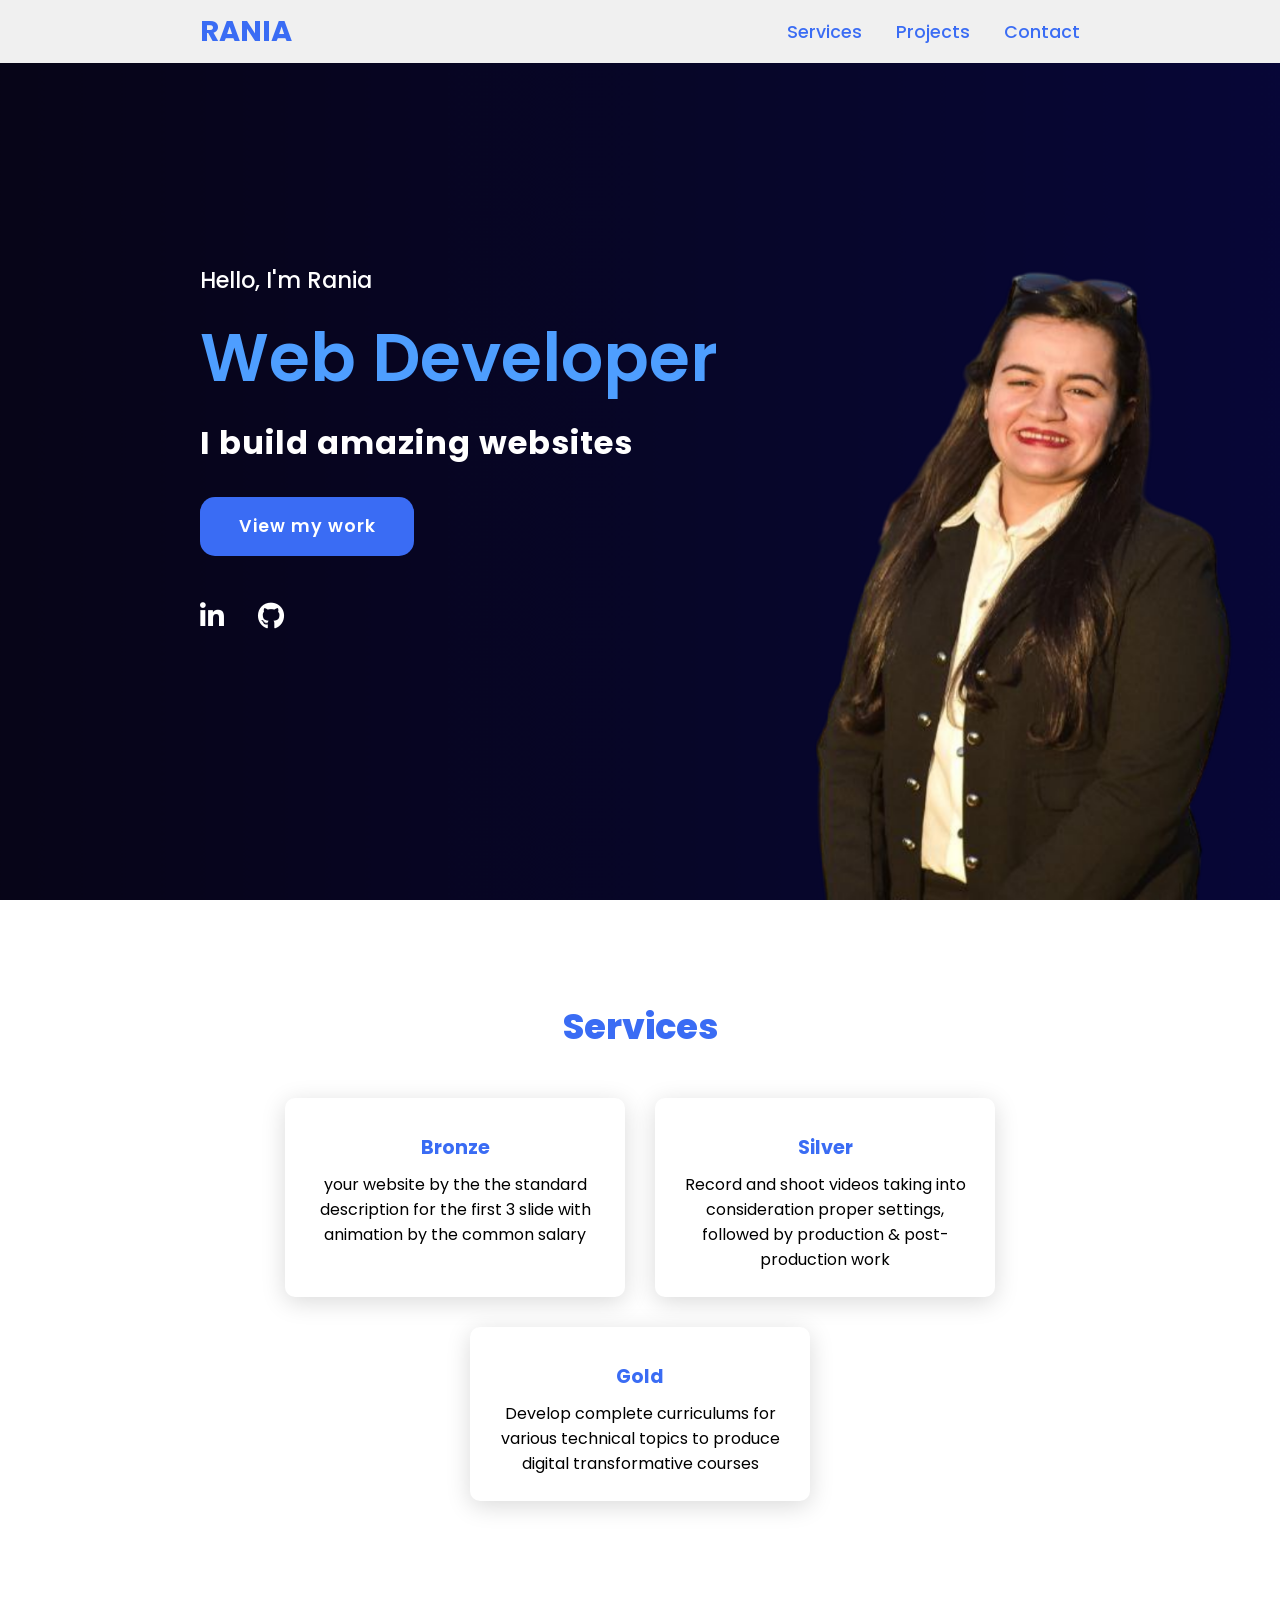
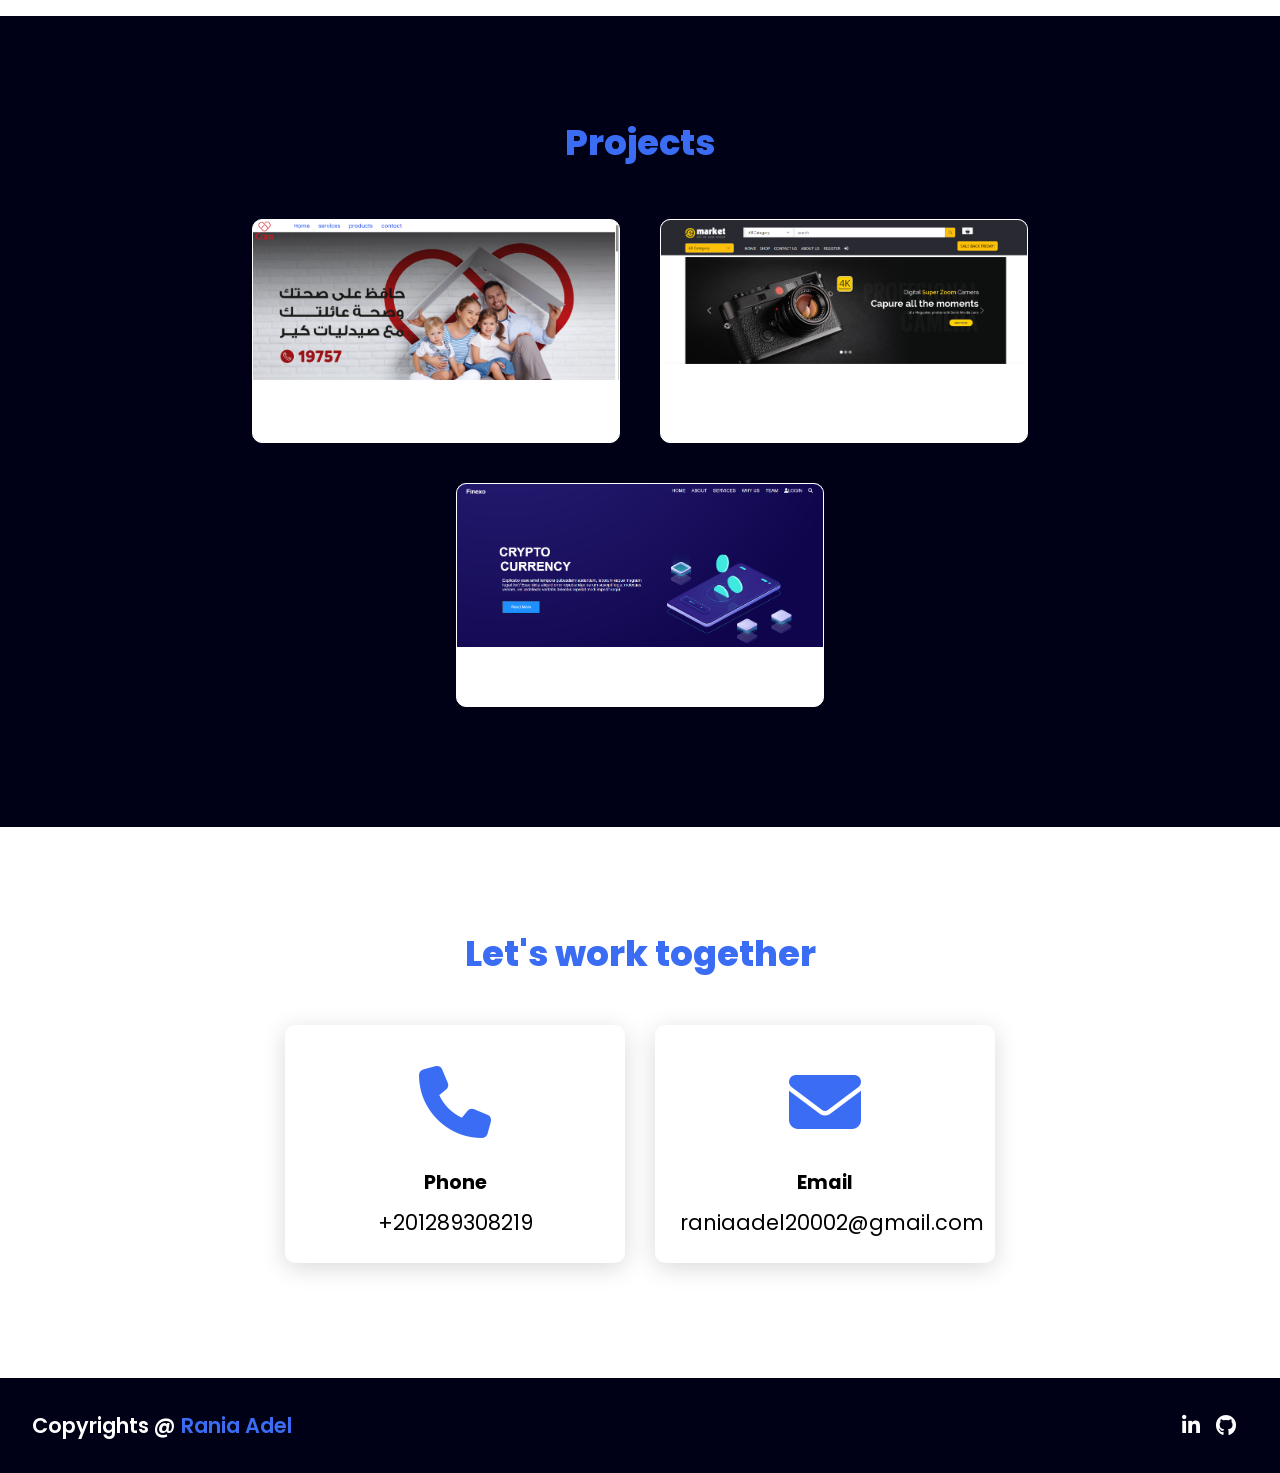
==== index.html @ 552831d0 "first commit" ====
<!DOCTYPE html>
<html lang="en">
<head>
    <meta charset="UTF-8">
    <meta http-equiv="X-UA-Compatible" content="IE=edge">
    <meta name="viewport" content="width=device-width, initial-scale=1.0">
    <link rel="stylesheet" href="https://cdnjs.cloudflare.com/ajax/libs/font-awesome/6.7.2/css/all.min.css">   
    <link rel="stylesheet" href="style.css">
    <title>Rania Adel</title>
</head>
<body>

    <header>
        <a href="#" class="logo">Rania</a>
        <nav class="navigation">
            <a href="#services">Services</a>
            <a href="#projects">Projects</a>
            <a href="#contact">Contact</a>
        </nav>
    </header>


    <section class="main">
        <div>
            <h2>Hello, I'm Rania<br><span>Web Developer</span></h2>
            <h3>I build amazing websites</h3>
            <a href="#projects" class="main-btn">View my work</a>
            <div class="social-icons">
                <a href="https://www.linkedin.com/in/rania-adel-302682277/"><i class="fa-brands fa-linkedin-in"></i></a>
                <a href="#"><i class="fa-brands fa-github"></i></a>
            </div>
        </div>
    </section>

    <section class="cards" id="services">
        <h2 class="title">Services</h2>
        <div class="content">
            <div class="card">
                <div class="info">
                    <h3>Bronze</h3>
                    <p>your website by the the standard description for the first 3 slide with animation by the common salary</p>
                </div>
            </div>
            <div class="card">

                <div class="info">
                    <h3>Silver</h3>
                    <p>Record and shoot videos taking into consideration proper settings, followed by production & post-production work</p>
                </div>
            </div>
            <div class="card">

                <div class="info">
                    <h3>Gold</h3>
                    <p>Develop complete curriculums for various technical topics to produce digital transformative courses</p>
                </div>
            </div>
        </div>
    </section>

    <section class="projects" id="projects">
        <h2 class="title">Projects</h2>
        <div class="content">
            <div class="project-card">
                <div class="project-image">
                   <img src="images/Capture2.PNG"/>
                </div>
            </div>
            <div class="project-card">
                <div class="project-image">
                    <a href="https://e-commerce-project-eight-xi.vercel.app/"><img src="images/Capture1.PNG" /></a>
                </div>
            </div>
            <div class="project-card">
                <div class="project-image">
                    <img src="images/Capture.PNG" />
                </div>
            </div>
        </div>
    </section>

    <section class="cards contact" id="contact">
        <h2 class="title">Let's work together</h2>
        <div class="content">
            <div class="card">
                <div class="icon">
                    <i class="fas fa-phone"></i>
                </div>
                <div class="info">
                    <h3>Phone</h3>
                    <p>+201289308219</p>
                </div>
            </div>
            <div class="card">
                <div class="icon">
                    <i class="fas fa-envelope"></i>
                </div>
                <div class="info">
                    <h3>Email</h3>
                    <p>raniaadel20002@gmail.com</p>
                </div>
            </div>
        </div>
    </section>
    
    <footer class="footer">
        <p class="footer-title">Copyrights @ <span>Rania Adel</span></p>
        <div class="social-icons">
            <a href="https://www.linkedin.com/in/rania-adel-302682277/"><i class="fa-brands fa-linkedin-in"></i></a>
            <a href="#"><i class="fa-brands fa-github"></i></a>
        </div>
    </footer>

</body>
</html>
---- style.css ----
@import url('https://fonts.googleapis.com/css2?family=Poppins:ital,wght@0,100;0,200;0,300;0,400;0,500;0,600;0,700;0,800;0,900;1,100;1,200;1,300;1,400;1,500;1,600;1,700;1,800;1,900&display=swap');

*{
    font-family: 'Poppins', sans-serif;
    margin: 0;
    padding: 0;
    box-sizing: border-box;
    scroll-behavior: smooth; 
}


header {
    background-color: #f0f0f0;
    width: 100%;
    position: fixed;
    z-index: 999;
    display: flex;
    justify-content: space-between;
    align-items: center;
    padding: 10px 200px ;
}

.logo{
    text-decoration: none;
    color: #3a6cf4;
    text-transform: uppercase;
    font-weight: 700;
    font-size: 1.8em;
}

.navigation a{
    color: #3a6cf4;
    text-decoration: none;
    font-size: 1.1em;
    font-weight: 500;
    padding-left: 30px;
}

.navigation a:hover{
    color: #601cfc;
}

section {
    padding: 100px 200px;
}

.main {
    width: 100%;
    min-height: 100vh;
    display: flex;
    align-items: center;
    background: url(images/photo.png) no-repeat;
    background-size: cover;
    background-position: center;
    background-attachment: fixed;
}

.main h2 {
    color: #fff;
    font-size: 1.4em;
    font-weight: 500;
}

.main h2 span {
    display: inline-block;
    margin-top: 10px;
    color: #4e9eff;
    font-size: 3em;
    font-weight: 600;
}

.main h3 {
    color: #fff;
    font-size: 2em;
    font-weight: 700;
    letter-spacing: 1px;
    margin-top: 10px;
    margin-bottom: 30px;
}

.main-btn {
    color: #fff;
    background-color: #3a6cf4;
    text-decoration: none;
    font-size: 1.1em;
    font-weight: 600;
    display: inline-block;
    padding: 0.9375em 2.1875em;
    letter-spacing: 1px;
    border-radius: 15px;
    margin-bottom: 40px;
    transition: 0.7s ease;
}

.main-btn:hover {
    background-color: #0a49f6;
    transform: scale(1.1);
}

.social-icons a {
    color: #fff;
    font-size: 1.7em;
    padding-right: 30px;
}

.title {
    display: flex;
    justify-content: center;
    color: #3a6cf4;
    font-size: 2.2em;
    font-weight: 800;
    margin-bottom: 30px;
}

.content {
    display: flex;
    justify-content: center;
    flex-direction: row;
    flex-wrap: wrap;
}

.card {
    background-color: #fff;
    width: 21.25em;
    box-shadow: 0 5px 25px rgba(1 1 1 / 15%);
    border-radius: 10px;
    padding: 25px;
    margin: 15px;
    transition: 0.7s ease;
}

.card:hover {
    transform: scale(1.1);
}

.card .icon {
    color: #3a6cf4;
    font-size: 8em;
    text-align: center;
}

.info {
    text-align: center;
}

.info h3{
    color: #3a6cf4;
    font-size: 1.2em;
    font-weight: 700;
    margin: 10px;
}

.projects {
    background-color: #000016;
}

.projects .content{
    margin-top: 30px;
}

.project-card {
    background-color: #fff;
    border: 1px solid #fff;
    min-height: 14em;
    width: 23em;
    overflow: hidden;
    border-radius: 10px;
    margin: 20px;
    transition: 0.7s ease;
}

.project-card:hover {
   transform: scale(1.1);
}

.project-card:hover .project-image {
    opacity: 0.9;
 }

.project-image img{
    width: 100%
}

.project-info {
    padding: 1em;
}

.project-category {
    font-size: 0.8em;
    color: #000;
}

.project-title {
    display: flex;
    justify-content: space-between;
    text-transform: uppercase;
    font-weight: 800;
    margin-top: 10px;
}

.more-details {
    text-decoration: none;
    color: #3a6cf4;
}

.more-details:hover {
    color: #601cfc;
}

.contact .icon{
    font-size: 4.5em;
}

.contact .info h3 {
    color: #000;
}

.contact .info p {
    font-size: 1.3em;
}

.footer {
    background-color: #000016;
    color: #fff;
    padding: 2em;
    display: flex;
    justify-content: space-between;
}

.footer-title {
    font-size: 1.3em;
    font-weight: 600;
}

.footer-title span {
    color: #3a6cf4;
}

.footer .social-icons a{
    font-size: 1.3em;
    padding: 0 12px 0 0;
}

@media (max-width:1023px){
    header{
        padding: 12px 20px;
    }

    .navigation a{
        padding-left: 10px;
    }

    .title{
        font-size: 1.8em;
    }

    section{
        padding: 80px 20px;
    }

    .main-content h2{
        font-size: 1em;
    }

    .main-content h3{
        font-size: 1.6em;
    }

    .content{
        flex-direction: column;
        align-items: center;
    }

}

@media (max-width:641px){
    body{
        font-size: 12px;
    }

    .main-content h2{
        font-size: 0.8em;
    }

    .main-content h3{
        font-size: 1.4em;
    }
}

@media (max-width:300px){
    body{
        font-size: 10px;
     
    }
}
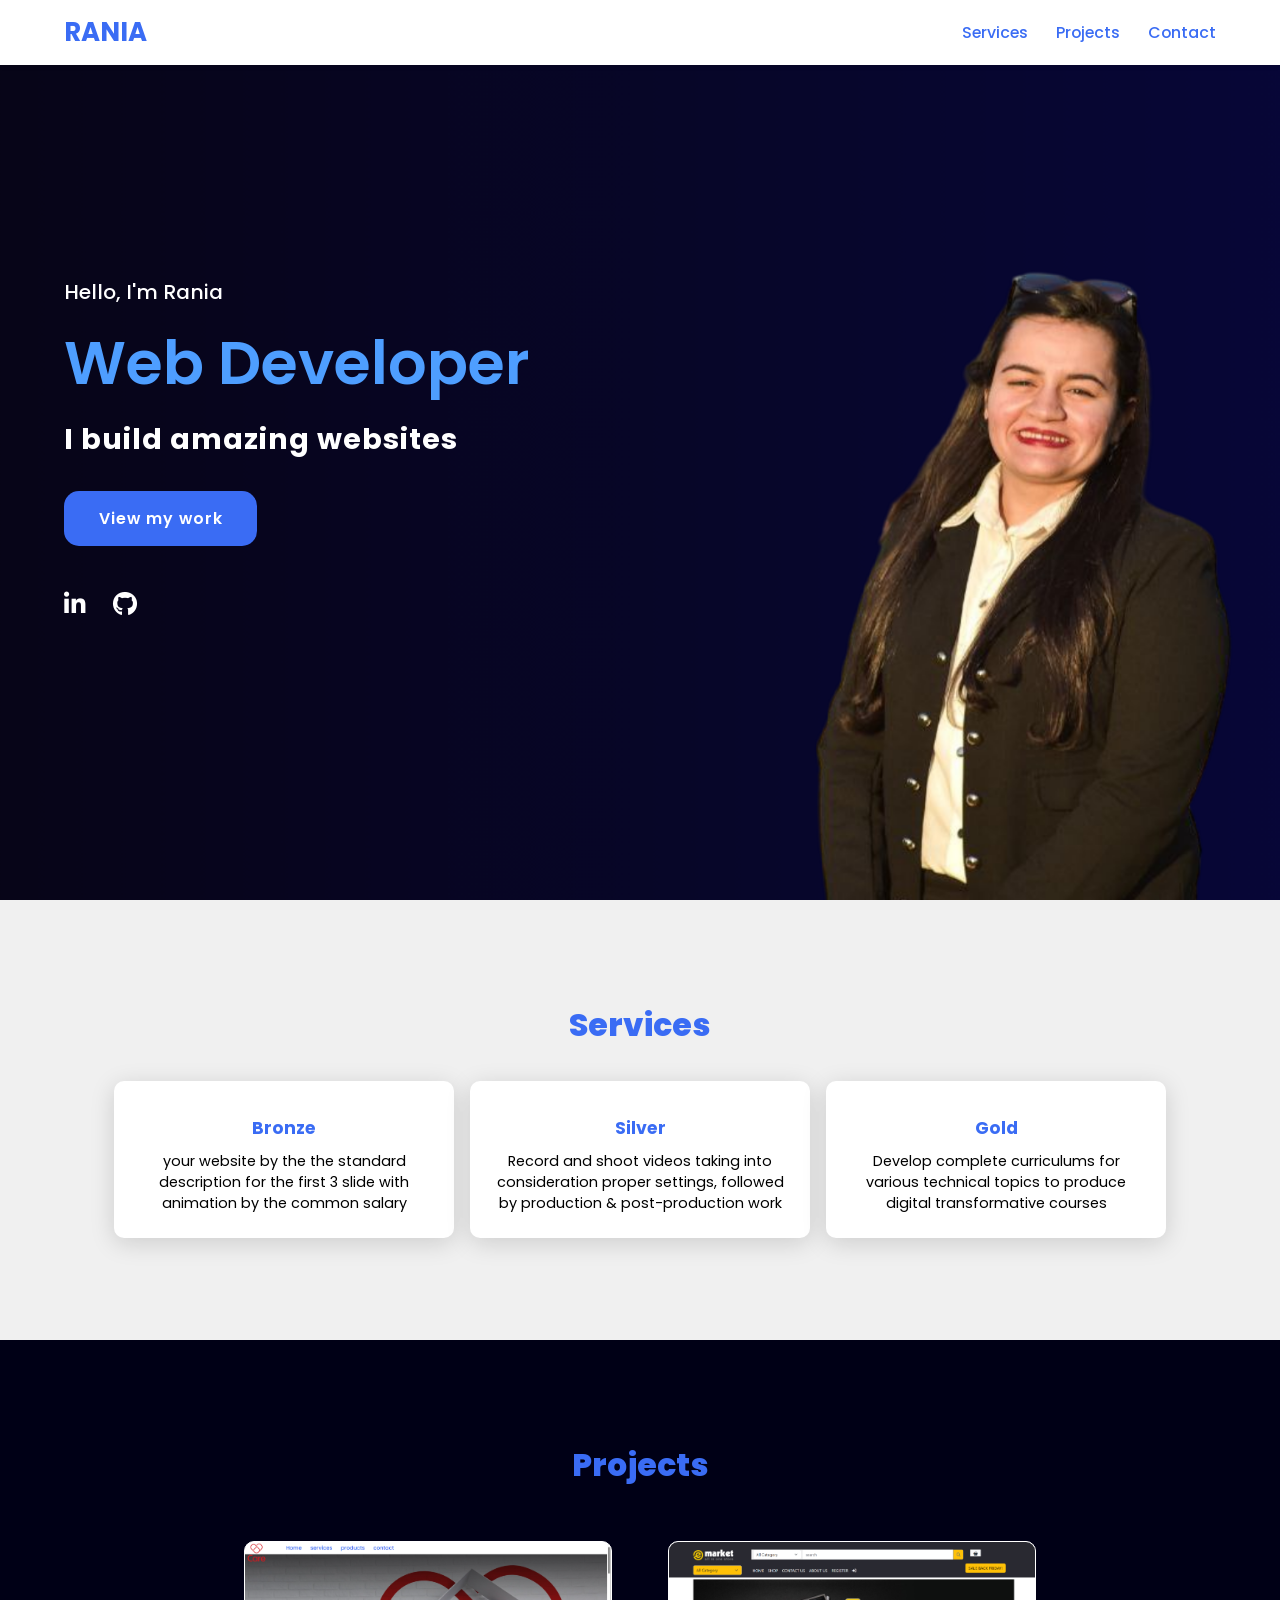
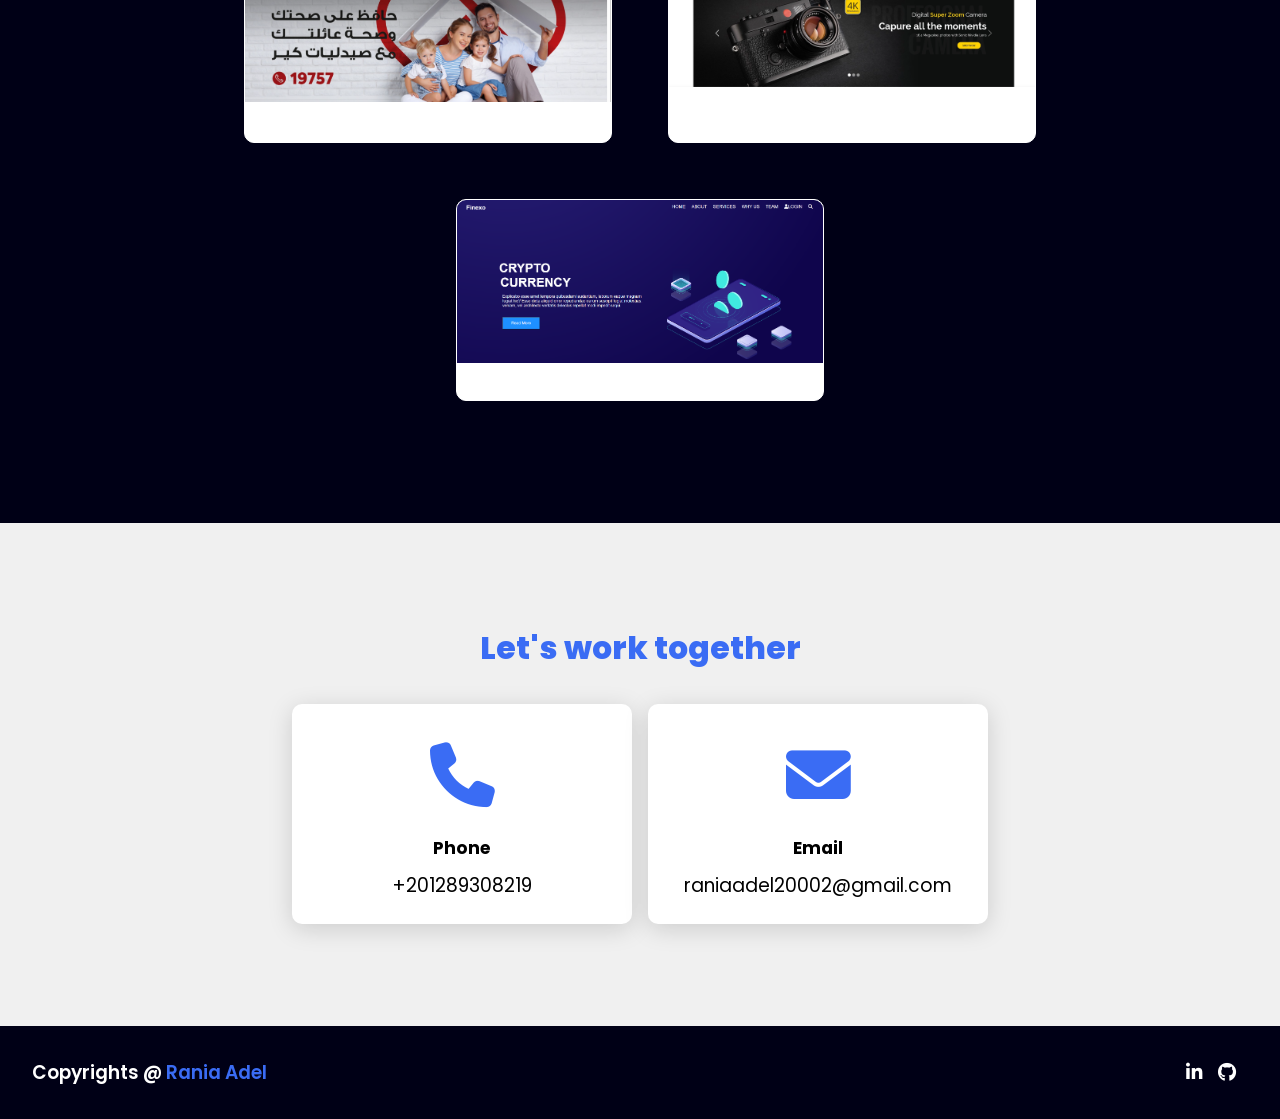
==== commit 9077b216: "feat: add pwa" ====
--- a/index.html
+++ b/index.html
@@ -1,13 +1,17 @@
 <!DOCTYPE html>
 <html lang="en">
+
 <head>
     <meta charset="UTF-8">
     <meta http-equiv="X-UA-Compatible" content="IE=edge">
     <meta name="viewport" content="width=device-width, initial-scale=1.0">
-    <link rel="stylesheet" href="https://cdnjs.cloudflare.com/ajax/libs/font-awesome/6.7.2/css/all.min.css">   
+    <link rel="manifest" href="manifest.json">
+    <meta name="theme-color" content="#3a6cf4">
+    <link rel="stylesheet" href="https://cdnjs.cloudflare.com/ajax/libs/font-awesome/6.7.2/css/all.min.css">
     <link rel="stylesheet" href="style.css">
     <title>Rania Adel</title>
 </head>
+
 <body>
 
     <header>
@@ -17,6 +21,8 @@
             <a href="#projects">Projects</a>
             <a href="#contact">Contact</a>
         </nav>
+        <button class="nav-toggle" aria-label="Toggle navigation"><i class="fas fa-bars"></i></button>
+
     </header>
 
 
@@ -38,21 +44,24 @@
             <div class="card">
                 <div class="info">
                     <h3>Bronze</h3>
-                    <p>your website by the the standard description for the first 3 slide with animation by the common salary</p>
+                    <p>your website by the the standard description for the first 3 slide with animation by the common
+                        salary</p>
                 </div>
             </div>
             <div class="card">
 
                 <div class="info">
                     <h3>Silver</h3>
-                    <p>Record and shoot videos taking into consideration proper settings, followed by production & post-production work</p>
+                    <p>Record and shoot videos taking into consideration proper settings, followed by production &
+                        post-production work</p>
                 </div>
             </div>
             <div class="card">
 
                 <div class="info">
                     <h3>Gold</h3>
-                    <p>Develop complete curriculums for various technical topics to produce digital transformative courses</p>
+                    <p>Develop complete curriculums for various technical topics to produce digital transformative
+                        courses</p>
                 </div>
             </div>
         </div>
@@ -63,7 +72,7 @@
         <div class="content">
             <div class="project-card">
                 <div class="project-image">
-                   <img src="images/Capture2.PNG"/>
+                    <img src="images/Capture2.PNG" />
                 </div>
             </div>
             <div class="project-card">
@@ -102,7 +111,7 @@
             </div>
         </div>
     </section>
-    
+
     <footer class="footer">
         <p class="footer-title">Copyrights @ <span>Rania Adel</span></p>
         <div class="social-icons">
@@ -111,5 +120,7 @@
         </div>
     </footer>
 
+    <script src="script.js"></script>
 </body>
+
 </html>
--- a/style.css
+++ b/style.css
@@ -1,115 +1,227 @@
 @import url('https://fonts.googleapis.com/css2?family=Poppins:ital,wght@0,100;0,200;0,300;0,400;0,500;0,600;0,700;0,800;0,900;1,100;1,200;1,300;1,400;1,500;1,600;1,700;1,800;1,900&display=swap');
 
-*{
-    font-family: 'Poppins', sans-serif;
+/* ----- Design Tokens ----- */
+:root {
+    --color-primary: #3a6cf4;
+    --color-primary-dark: #601cfc;
+    --color-bg: #f0f0f0;
+    --color-bg-dark: #111111;
+    --color-bg-section: #ffffff;
+    --color-bg-section-dark: #1a1a1a;
+    --color-text: #000000;
+    --color-text-dark: #ffffff;
+    --color-footer-bg: #000016;
+    --color-footer-bg-dark: #000020;
+    --color-white: #ffffff;
+    --color-black: #000000;
+    --font-family: 'Poppins', sans-serif;
+    --font-size-base: clamp(0.9rem, 1vw, 1rem);
+    --transition-speed: 0.3s;
+}
+
+
+/* Global reset */
+* {
     margin: 0;
     padding: 0;
     box-sizing: border-box;
-    scroll-behavior: smooth; 
-}
-
-
+    font-family: var(--font-family);
+    scroll-behavior: smooth;
+}
+
+body {
+    background: var(--color-bg);
+    color: var(--color-text);
+    transition: background var(--transition-speed) ease, color var(--transition-speed) ease;
+    font-size: var(--font-size-base);
+}
+
+/* ----- Header / Nav ----- */
 header {
-    background-color: #f0f0f0;
+    background-color: var(--color-bg-section);
+    /* distinct background for navbar */
     width: 100%;
     position: fixed;
     z-index: 999;
     display: flex;
     justify-content: space-between;
     align-items: center;
-    padding: 10px 200px ;
-}
-
-.logo{
+    padding: clamp(0.5rem, 1vw, 1rem) clamp(2rem, 5vw, 12rem);
+    transition: background var(--transition-speed) ease;
+    box-shadow: 0 2px 4px rgba(0, 0, 0, 0.1);
+}
+
+.logo {
     text-decoration: none;
-    color: #3a6cf4;
+    color: var(--color-primary);
     text-transform: uppercase;
     font-weight: 700;
     font-size: 1.8em;
 }
 
-.navigation a{
-    color: #3a6cf4;
+.navigation a {
+    color: var(--color-primary);
     text-decoration: none;
     font-size: 1.1em;
     font-weight: 500;
-    padding-left: 30px;
-}
-
-.navigation a:hover{
-    color: #601cfc;
-}
+    padding-left: 1.5rem;
+}
+
+.navigation a:hover {
+    color: var(--color-primary-dark);
+}
+
+/* Mobile navigation (hamburger) */
+.nav-toggle {
+    display: none;
+    background: none;
+    border: none;
+    font-size: 1.5rem;
+    color: var(--color-primary);
+    cursor: pointer;
+}
+
+@media (max-width: 768px) {
+    .nav-toggle {
+        display: block;
+    }
+
+    .navigation {
+        display: none;
+        flex-direction: column;
+        gap: 0.5rem;
+        margin-top: 0.5rem;
+    }
+
+    .navigation a {
+        padding-left: 0;
+        font-size: 1.2rem;
+    }
+
+    .nav-open .navigation {
+        display: flex;
+    }
+
+    /* Hero Section Mobile Responsiveness (≤768px) */
+    .main {
+        min-height: 80vh;
+        /* Scaled down height proportionally */
+        background-attachment: scroll;
+        /* Fixes mobile background zoom/cropping */
+        background-size: cover;
+        background-position: center;
+        padding-left: clamp(1rem, 5vw, 2.5rem);
+        padding-right: clamp(1rem, 5vw, 2.5rem);
+    }
+
+    .main h2 {
+        font-size: clamp(1rem, 3.5vw, 1.25rem);
+    }
+
+    .main h2 span {
+        font-size: clamp(1.8rem, 7.5vw, 2.5rem);
+        margin-top: 0.4rem;
+    }
+
+    .main h3 {
+        font-size: clamp(1.1rem, 5vw, 1.6rem);
+        margin-top: 0.4rem;
+        margin-bottom: 1.5rem;
+    }
+
+    .main-btn {
+        font-size: clamp(0.9rem, 3.5vw, 1.05rem);
+        padding: 0.8em 1.8em;
+        margin-bottom: 2rem;
+    }
+
+    .social-icons a {
+        font-size: clamp(1.2rem, 4.5vw, 1.5rem);
+    }
+}
+
+
 
 section {
-    padding: 100px 200px;
+    padding: clamp(4rem, 8vw, 8rem) clamp(2rem, 5vw, 12rem);
 }
 
 .main {
     width: 100%;
     min-height: 100vh;
     display: flex;
+    flex-direction: column;
     align-items: center;
-    background: url(images/photo.png) no-repeat;
+    justify-content: center;
+    text-align: center;
+    background: url(images/photo.png) no-repeat center;
     background-size: cover;
-    background-position: center;
     background-attachment: fixed;
 }
 
+@media (min-width: 1024px) {
+    .main {
+        align-items: flex-start;
+        text-align: left;
+        padding-left: clamp(2rem, 5vw, 12rem);
+    }
+}
+
 .main h2 {
-    color: #fff;
+    color: var(--color-white);
     font-size: 1.4em;
     font-weight: 500;
 }
 
 .main h2 span {
     display: inline-block;
-    margin-top: 10px;
+    margin-top: 0.6rem;
     color: #4e9eff;
     font-size: 3em;
     font-weight: 600;
 }
 
 .main h3 {
-    color: #fff;
+    color: var(--color-white);
     font-size: 2em;
     font-weight: 700;
     letter-spacing: 1px;
-    margin-top: 10px;
-    margin-bottom: 30px;
+    margin-top: 0.6rem;
+    margin-bottom: 1.9rem;
 }
 
 .main-btn {
-    color: #fff;
-    background-color: #3a6cf4;
+    color: var(--color-white);
+    background-color: var(--color-primary);
     text-decoration: none;
     font-size: 1.1em;
     font-weight: 600;
     display: inline-block;
-    padding: 0.9375em 2.1875em;
+    padding: 0.94em 2.19em;
     letter-spacing: 1px;
     border-radius: 15px;
-    margin-bottom: 40px;
-    transition: 0.7s ease;
+    margin-bottom: 2.5rem;
+    transition: var(--transition-speed) ease;
 }
 
 .main-btn:hover {
-    background-color: #0a49f6;
-    transform: scale(1.1);
+    background-color: var(--color-primary-dark);
+    transform: scale(1.05);
 }
 
 .social-icons a {
-    color: #fff;
+    color: var(--color-white);
     font-size: 1.7em;
-    padding-right: 30px;
+    padding-right: 1.5rem;
 }
 
 .title {
     display: flex;
     justify-content: center;
-    color: #3a6cf4;
+    color: var(--color-primary);
     font-size: 2.2em;
     font-weight: 800;
-    margin-bottom: 30px;
+    margin-bottom: 2rem;
 }
 
 .content {
@@ -117,24 +229,25 @@
     justify-content: center;
     flex-direction: row;
     flex-wrap: wrap;
+    gap: 1rem;
 }
 
 .card {
-    background-color: #fff;
-    width: 21.25em;
-    box-shadow: 0 5px 25px rgba(1 1 1 / 15%);
+    background: var(--color-bg-section);
+    width: 100%;
+    max-width: 21.25rem;
+    box-shadow: 0 5px 25px rgba(0, 0, 0, 0.15);
     border-radius: 10px;
-    padding: 25px;
-    margin: 15px;
-    transition: 0.7s ease;
+    padding: 1.5rem;
+    transition: var(--transition-speed) ease;
 }
 
 .card:hover {
-    transform: scale(1.1);
+    transform: scale(1.05);
 }
 
 .card .icon {
-    color: #3a6cf4;
+    color: var(--color-primary);
     font-size: 8em;
     text-align: center;
 }
@@ -143,42 +256,44 @@
     text-align: center;
 }
 
-.info h3{
-    color: #3a6cf4;
+.info h3 {
+    color: var(--color-primary);
     font-size: 1.2em;
     font-weight: 700;
-    margin: 10px;
+    margin: 0.6rem;
 }
 
 .projects {
-    background-color: #000016;
-}
-
-.projects .content{
-    margin-top: 30px;
+    background-color: var(--color-footer-bg);
+}
+
+.projects .content {
+    margin-top: 2rem;
 }
 
 .project-card {
-    background-color: #fff;
-    border: 1px solid #fff;
+    background: var(--color-bg-section);
+    border: 1px solid var(--color-bg-section);
     min-height: 14em;
-    width: 23em;
+    width: 100%;
+    max-width: 23rem;
     overflow: hidden;
     border-radius: 10px;
-    margin: 20px;
-    transition: 0.7s ease;
+    margin: 1.25rem;
+    transition: var(--transition-speed) ease;
 }
 
 .project-card:hover {
-   transform: scale(1.1);
+    transform: scale(1.05);
 }
 
 .project-card:hover .project-image {
     opacity: 0.9;
- }
-
-.project-image img{
-    width: 100%
+}
+
+.project-image img {
+    width: 100%;
+    display: block;
 }
 
 .project-info {
@@ -187,7 +302,7 @@
 
 .project-category {
     font-size: 0.8em;
-    color: #000;
+    color: var(--color-text);
 }
 
 .project-title {
@@ -195,24 +310,24 @@
     justify-content: space-between;
     text-transform: uppercase;
     font-weight: 800;
-    margin-top: 10px;
+    margin-top: 0.6rem;
 }
 
 .more-details {
     text-decoration: none;
-    color: #3a6cf4;
+    color: var(--color-primary);
 }
 
 .more-details:hover {
-    color: #601cfc;
-}
-
-.contact .icon{
+    color: var(--color-primary-dark);
+}
+
+.contact .icon {
     font-size: 4.5em;
 }
 
 .contact .info h3 {
-    color: #000;
+    color: var(--color-text);
 }
 
 .contact .info p {
@@ -220,11 +335,13 @@
 }
 
 .footer {
-    background-color: #000016;
-    color: #fff;
-    padding: 2em;
+    background-color: var(--color-footer-bg);
+    color: var(--color-white);
+    padding: 2rem;
     display: flex;
     justify-content: space-between;
+    flex-wrap: wrap;
+    gap: 1rem;
 }
 
 .footer-title {
@@ -233,63 +350,74 @@
 }
 
 .footer-title span {
-    color: #3a6cf4;
-}
-
-.footer .social-icons a{
+    color: var(--color-primary);
+}
+
+.footer .social-icons a {
     font-size: 1.3em;
-    padding: 0 12px 0 0;
-}
-
-@media (max-width:1023px){
-    header{
-        padding: 12px 20px;
-    }
-
-    .navigation a{
-        padding-left: 10px;
-    }
-
-    .title{
+    padding: 0 0.75rem 0 0;
+}
+
+/* Responsive Adjustments */
+@media (max-width: 1023px) {
+    header {
+        padding: 0.75rem 1.25rem;
+    }
+
+    .navigation a {
+        padding-left: 0.75rem;
+    }
+
+    .title {
         font-size: 1.8em;
     }
 
-    section{
-        padding: 80px 20px;
-    }
-
-    .main-content h2{
-        font-size: 1em;
-    }
-
-    .main-content h3{
-        font-size: 1.6em;
-    }
-
-    .content{
+    section {
+        padding: 5rem 1.25rem;
+    }
+
+    .content {
         flex-direction: column;
         align-items: center;
     }
 
-}
-
-@media (max-width:641px){
-    body{
-        font-size: 12px;
-    }
-
-    .main-content h2{
-        font-size: 0.8em;
-    }
-
-    .main-content h3{
-        font-size: 1.4em;
-    }
-}
-
-@media (max-width:300px){
-    body{
-        font-size: 10px;
-     
+    .footer {
+        flex-direction: column;
+        align-items: center;
+        text-align: center;
+    }
+}
+
+
+@media (max-width: 641px) {
+
+    /* Reduce navbar padding on small screens */
+    header {
+        padding: 0.5rem 0.8rem;
+    }
+
+    body {
+        font-size: 0.9rem;
+    }
+}
+
+@media (max-width: 480px) {
+    header {
+        padding: 0.5rem 1rem;
+    }
+
+    .navigation a {
+        padding-left: 0.5rem;
+        font-size: 0.9em;
+    }
+
+    .title {
+        font-size: 1.6em;
+    }
+}
+
+@media (max-width: 300px) {
+    body {
+        font-size: 0.8rem;
     }
 }
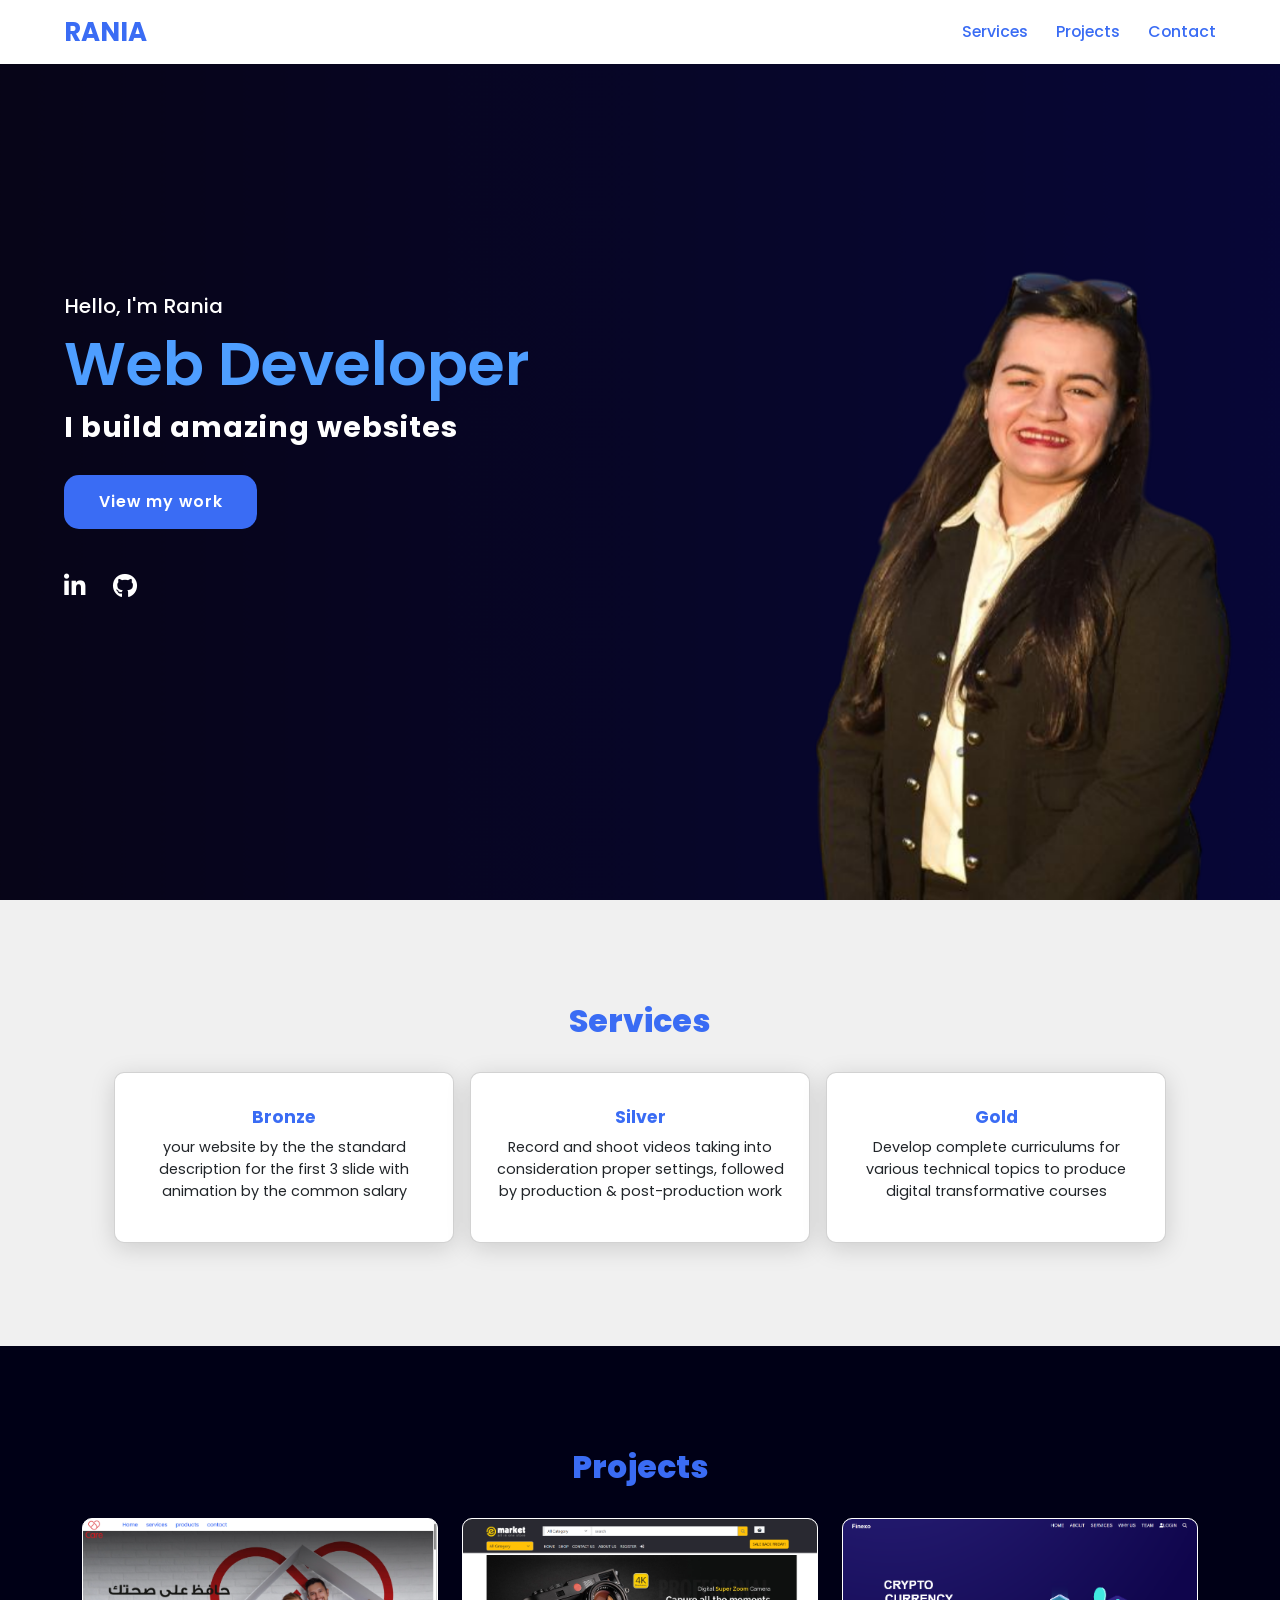
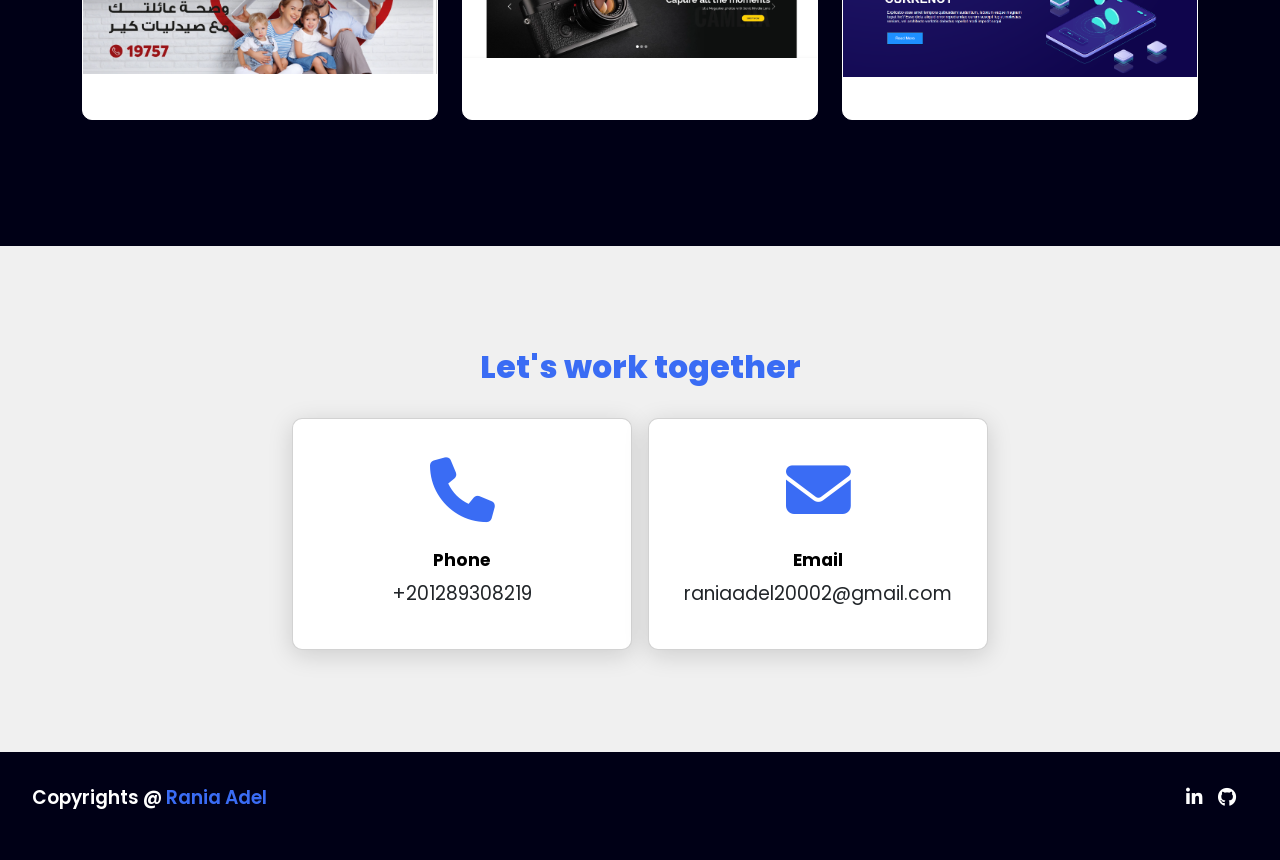
==== commit 5dc75441: "add README.md" ====
--- a/index.html
+++ b/index.html
@@ -6,9 +6,11 @@
     <meta http-equiv="X-UA-Compatible" content="IE=edge">
     <meta name="viewport" content="width=device-width, initial-scale=1.0">
     <link rel="manifest" href="manifest.json">
-    <meta name="theme-color" content="#3a6cf4">
+    <meta name="theme-color" content="transparent">
     <link rel="stylesheet" href="https://cdnjs.cloudflare.com/ajax/libs/font-awesome/6.7.2/css/all.min.css">
+    <link href="https://cdn.jsdelivr.net/npm/bootstrap@5.3.3/dist/css/bootstrap.min.css" rel="stylesheet">
     <link rel="stylesheet" href="style.css">
+    <link rel="icon" href="images\icons\icon-192.png">
     <title>Rania Adel</title>
 </head>
 
@@ -69,20 +71,28 @@
 
     <section class="projects" id="projects">
         <h2 class="title">Projects</h2>
-        <div class="content">
-            <div class="project-card">
-                <div class="project-image">
-                    <img src="images/Capture2.PNG" />
+        <div class="container">
+            <div class="row justify-content-center">
+                <div class="col-12 col-md-6 col-lg-4 d-flex justify-content-center mb-4">
+                    <div class="project-card w-100 m-0">
+                        <div class="project-image">
+                            <a href="https://care-pharmacy-vanilla.vercel.app/"><img src="images/Capture2.PNG" /></a>
+                        </div>
+                    </div>
                 </div>
-            </div>
-            <div class="project-card">
-                <div class="project-image">
-                    <a href="https://e-commerce-project-eight-xi.vercel.app/"><img src="images/Capture1.PNG" /></a>
+                <div class="col-12 col-md-6 col-lg-4 d-flex justify-content-center mb-4">
+                    <div class="project-card w-100 m-0">
+                        <div class="project-image">
+                            <a href="e-commerce-nu-eight-59.vercel.app/"><img src="images/Capture1.PNG" /></a>
+                        </div>
+                    </div>
                 </div>
-            </div>
-            <div class="project-card">
-                <div class="project-image">
-                    <img src="images/Capture.PNG" />
+                <div class="col-12 col-md-6 col-lg-4 d-flex justify-content-center mb-4">
+                    <div class="project-card w-100 m-0">
+                        <div class="project-image">
+                            <img src="images/Capture.PNG" />
+                        </div>
+                    </div>
                 </div>
             </div>
         </div>
--- a/style.css
+++ b/style.css
@@ -82,15 +82,22 @@
 }
 
 @media (max-width: 768px) {
+    header {
+        flex-wrap: wrap;
+    }
+
     .nav-toggle {
         display: block;
     }
 
     .navigation {
         display: none;
+        width: 100%;
         flex-direction: column;
-        gap: 0.5rem;
-        margin-top: 0.5rem;
+        gap: 1rem;
+        margin-top: 1rem;
+        padding-bottom: 0.5rem;
+        text-align: center;
     }
 
     .navigation a {
@@ -98,46 +105,57 @@
         font-size: 1.2rem;
     }
 
-    .nav-open .navigation {
+    header.nav-open .navigation {
         display: flex;
     }
 
     /* Hero Section Mobile Responsiveness (≤768px) */
     .main {
-        min-height: 80vh;
-        /* Scaled down height proportionally */
+        min-height: 100svh;
+        /* Full screen height on mobile */
         background-attachment: scroll;
-        /* Fixes mobile background zoom/cropping */
+        /* background-attachment:fixed is broken on iOS/Android — scroll fixes it */
         background-size: cover;
-        background-position: center;
+        /* Anchor to the right so the subject (right side of image) stays visible */
+        background-position: right center;
         padding-left: clamp(1rem, 5vw, 2.5rem);
         padding-right: clamp(1rem, 5vw, 2.5rem);
+        /* Move content towards upper-middle left */
+        justify-content: flex-start;
+        align-items: flex-start;
+        text-align: left;
+        /* Using 25svh dynamically places it lower than top-left but keeps it above center */
+        padding-top: clamp(8rem, 25svh, 14rem);
+        /* Semi-transparent dark overlay so text is legible over the image */
+        background-color: rgba(0, 0, 30, 0.55);
+        background-blend-mode: multiply;
     }
 
     .main h2 {
-        font-size: clamp(1rem, 3.5vw, 1.25rem);
+        font-size: clamp(0.85rem, 3vw, 1rem);
     }
 
     .main h2 span {
-        font-size: clamp(1.8rem, 7.5vw, 2.5rem);
-        margin-top: 0.4rem;
+        font-size: clamp(1.4rem, 6.5vw, 2rem);
+        margin-top: 0.2rem;
     }
 
     .main h3 {
-        font-size: clamp(1.1rem, 5vw, 1.6rem);
-        margin-top: 0.4rem;
-        margin-bottom: 1.5rem;
+        font-size: clamp(0.9rem, 4vw, 1.3rem);
+        margin-top: 0.2rem;
+        margin-bottom: 1rem;
     }
 
     .main-btn {
-        font-size: clamp(0.9rem, 3.5vw, 1.05rem);
-        padding: 0.8em 1.8em;
-        margin-bottom: 2rem;
+        font-size: clamp(0.85rem, 3.5vw, 0.95rem);
+        padding: 0.7em 1.5em;
+        margin-bottom: 1.2rem;
     }
 
     .social-icons a {
-        font-size: clamp(1.2rem, 4.5vw, 1.5rem);
-    }
+        font-size: clamp(1.1rem, 4.5vw, 1.3rem);
+    }
+
 }
 
 
@@ -414,6 +432,63 @@
     .title {
         font-size: 1.6em;
     }
+
+    /* --- Hero: very small portrait screens --- */
+    .main {
+        /*
+         * On narrow phones (≤480px) the right-anchored landscape image can still
+         * clip the subject's face. Shifting to 78% brings her into view while
+         * keeping the dark background visible behind the text (left side).
+         */
+        background-position: 78% center;
+        /* Keep content upper-middle left */
+        align-items: flex-start;
+        text-align: left;
+        padding-left: 1rem;
+        padding-right: 1rem;
+        padding-top: clamp(7.5rem, 25svh, 12rem);
+    }
+
+    .main h2 {
+        font-size: clamp(0.8rem, 3.5vw, 0.9rem);
+    }
+
+    .main h2 span {
+        font-size: clamp(1.2rem, 7vw, 1.7rem);
+    }
+
+    .main h3 {
+        font-size: clamp(0.85rem, 4vw, 1.1rem);
+        margin-bottom: 0.8rem;
+    }
+
+    .main-btn {
+        font-size: 0.85rem;
+        padding: 0.6em 1.4em;
+        margin-bottom: 1rem;
+    }
+}
+
+@media (max-width: 360px) {
+    /* --- Hero: tiny phones (e.g. iPhone SE 1st-gen, Galaxy A03) --- */
+    .main {
+        /*
+         * At this width the image needs to be fully centred on the subject.
+         * 85% pushes just far enough right that her face stays unclipped
+         * while the dark navy left-side fills behind the text.
+         */
+        background-position: 85% center;
+        /* Slightly stronger overlay so text stays readable on the busy right-side crop */
+        background-color: rgba(0, 0, 30, 0.65);
+    }
+
+    .main h2 span {
+        font-size: clamp(1.25rem, 9vw, 1.6rem);
+    }
+
+    .main h3 {
+        font-size: clamp(0.85rem, 5vw, 1.1rem);
+    }
 }
 
 @media (max-width: 300px) {
